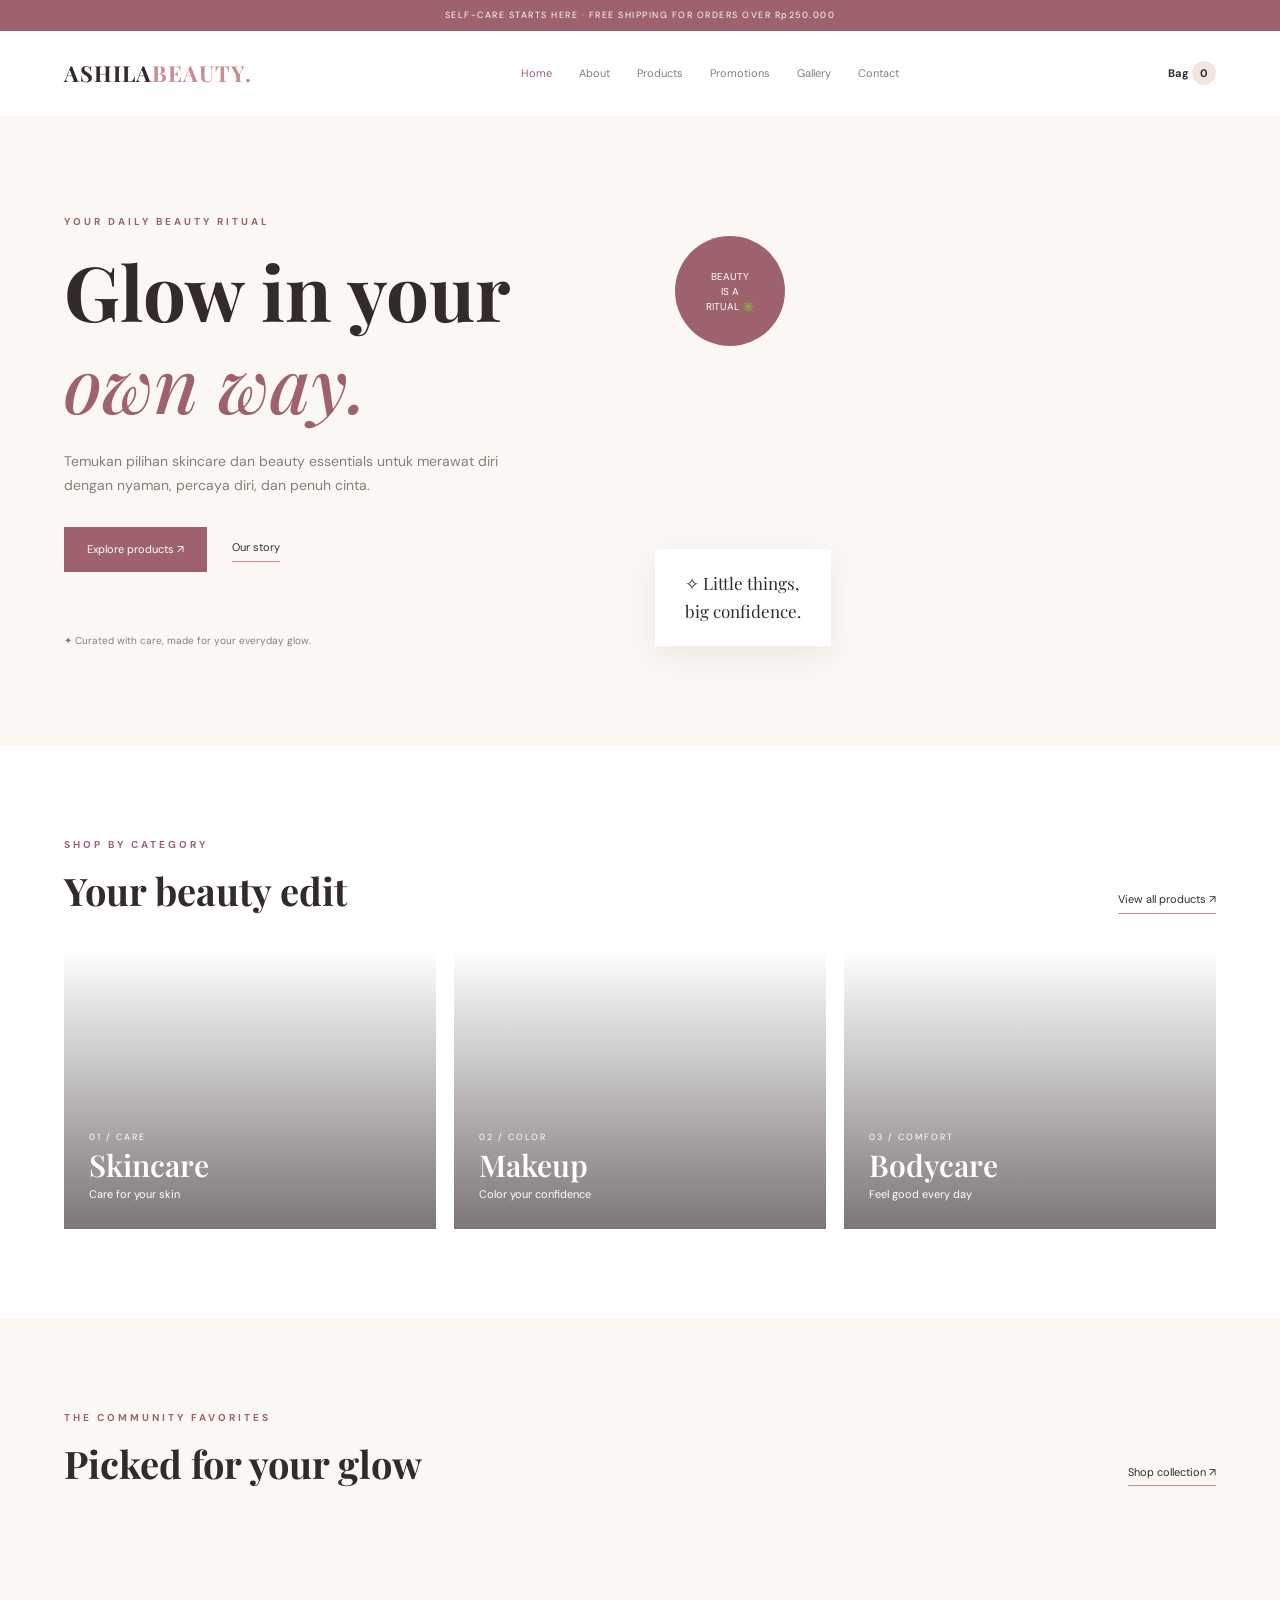
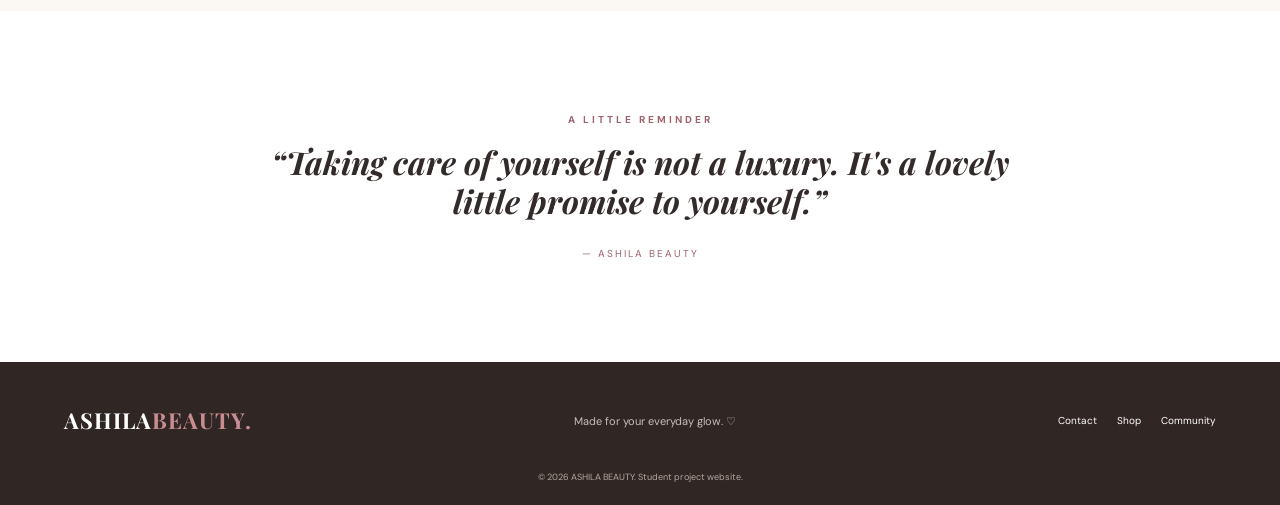
==== index.html @ c30d68fd "commit pertama" ====
<!DOCTYPE html>
<html lang="id">
<head>
    <meta charset="UTF-8">
    <meta name="viewport" content="width=device-width, initial-scale=1.0">
    <title>Home | ASHILA BEAUTY</title>
    <link rel="stylesheet" href="css/style.css">
</head>
<body>

<header class="ashila_header">
    <div class="ashila_topbar">
        SELF-CARE STARTS HERE · FREE SHIPPING FOR ORDERS OVER Rp250.000
    </div>

    <nav class="ashila_nav container">
        <a class="ashila_logo" href="index.html">
            ASHILA<span>BEAUTY.</span>
        </a>

        <button class="ashila_menu_toggle">☰</button>

        <div class="ashila_menu">
            <a class="active" href="index.html">Home</a>
            <a href="about.html">About</a>
            <a href="products.html">Products</a>
            <a href="promotions.html">Promotions</a>
            <a href="gallery.html">Gallery</a>
            <a href="contact.html">Contact</a>
        </div>

        <a class="ashila_cart_link" href="products.html">
            Bag <span class="ashila_cart_count">0</span>
        </a>
    </nav>
</header>

<main>
    <section class="ashila_hero">
        <div class="container ashila_hero_grid">

            <div class="ashila_hero_copy">
                <p class="eyebrow">YOUR DAILY BEAUTY RITUAL</p>

                <h1>Glow in your<br><em>own way.</em></h1>

                <p>
                    Temukan pilihan skincare dan beauty essentials
                    untuk merawat diri dengan nyaman, percaya diri,
                    dan penuh cinta.
                </p>

                <div class="ashila_actions">
                    <a class="ashila_btn" href="products.html">
                        Explore products ↗️
                    </a>

                    <a class="ashila_text_link" href="about.html">
                        Our story
                    </a>
                </div>

                <div class="ashila_hero_note">
                    ✦ Curated with care, made for your everyday glow.
                </div>
            </div>

            <div class="ashila_hero_visual">
                <div class="ashila_hero_photo"></div>

                <div class="ashila_round_stamp">
                    BEAUTY<br>IS A<br>RITUAL ✳️
                </div>

                <div class="ashila_float_card">
                    ✧ Little things,<br>
                    big confidence.
                </div>
            </div>

        </div>
    </section>

    <section class="container ashila_section">
        <div class="ashila_section_head">
            <div>
                <p class="eyebrow">SHOP BY CATEGORY</p>
                <h2>Your beauty edit</h2>
            </div>

            <a class="ashila_text_link" href="products.html">
                View all products ↗️
            </a>
        </div>

        <div class="ashila_category_grid">

            <a class="ashila_category ashila_cat_skin"
               href="products.html?category=Skincare">
                <span>01 / CARE</span>
                <b>Skincare</b>
                <small>Care for your skin</small>
            </a>

            <a class="ashila_category ashila_cat_make"
               href="products.html?category=Makeup">
                <span>02 / COLOR</span>
                <b>Makeup</b>
                <small>Color your confidence</small>
            </a>

            <a class="ashila_category ashila_cat_body"
               href="products.html?category=Bodycare">
                <span>03 / COMFORT</span>
                <b>Bodycare</b>
                <small>Feel good every day</small>
            </a>

        </div>
    </section>

    <section class="ashila_soft_section">
        <div class="container ashila_section">

            <div class="ashila_section_head">
                <div>
                    <p class="eyebrow">THE COMMUNITY FAVORITES</p>
                    <h2>Picked for your glow</h2>
                </div>

                <a class="ashila_text_link" href="products.html">
                    Shop collection ↗️
                </a>
            </div>

            <div id="ashila_featured"
                 class="ashila_product_grid">
            </div>

        </div>
    </section>

    <section class="container ashila_quote">
        <p class="eyebrow">A LITTLE REMINDER</p>

        <h2>
            “Taking care of yourself is not a luxury.
            It's a lovely little promise to yourself.”
        </h2>

        <span>— ASHILA BEAUTY</span>
    </section>
</main>

<footer class="ashila_footer">
    <div class="container ashila_footer_inner">
        <a class="ashila_logo" href="index.html">
            ASHILA<span>BEAUTY.</span>
        </a>

        <p>Made for your everyday glow. ♡</p>

        <div>
            <a href="contact.html">Contact</a>
            <a href="products.html">Shop</a>
            <a href="gallery.html">Community</a>
        </div>
    </div>

    <small>© 2026 ASHILA BEAUTY. Student project website.</small>
</footer>

<script src="js/script.js"></script>
</body>
</html>
---- css/style.css ----
@import url('https://fonts.googleapis.com/css2?family=DM+Sans:wght@400;500;600;700&family=Playfair+Display:wght@500;600;700&display=swap');

:root {
    --cream: #fbf7f3;
    --blush: #f3e5e0;
    --rose: #c98d91;
    --rose-dark: #9e626d;
    --ink: #332b29;
    --muted: #887d78;
    --line: #eadfda;
}

* {
    margin: 0;
    padding: 0;
    box-sizing: border-box;
}

body {
    background: #fff;
    color: var(--ink);
    font-family: 'DM Sans', sans-serif;
    line-height: 1.7;
}

a {
    color: inherit;
    text-decoration: none;
}

button, input, textarea, select {
    font-family: inherit;
}

.container {
    width: 90%;
    max-width: 1180px;
    margin: auto;
}

.eyebrow {
    color: var(--rose-dark);
    font-size: 10px;
    font-weight: 700;
    letter-spacing: 3px;
    margin-bottom: 15px;
}

h1, h2, h3 {
    font-family: 'Playfair Display', serif;
    line-height: 1.2;
}

h2 {
    font-size: 38px;
}

.ashila_header {
    background: white;
    position: relative;
    z-index: 10;
}

.ashila_topbar {
    background: var(--rose-dark);
    color: white;
    text-align: center;
    padding: 8px;
    font-size: 9px;
    letter-spacing: 1.5px;
}

.ashila_nav {
    height: 85px;
    display: flex;
    align-items: center;
    justify-content: space-between;
    position: relative;
}

.ashila_logo {
    font-family: 'Playfair Display', serif;
    font-size: 22px;
    font-weight: 700;
    letter-spacing: 1px;
}

.ashila_logo span {
    color: var(--rose);
}

.ashila_menu {
    display: flex;
    gap: 27px;
}

.ashila_menu a {
    font-size: 11px;
    color: var(--muted);
}

.ashila_menu a:hover,
.ashila_menu a.active {
    color: var(--rose-dark);
}

.ashila_cart_link {
    font-size: 11px;
    font-weight: 700;
}

.ashila_cart_count {
    background: var(--blush);
    border-radius: 50%;
    padding: 5px 8px;
}

.ashila_menu_toggle {
    display: none;
    background: none;
    border: none;
    font-size: 24px;
    cursor: pointer;
}

.ashila_hero {
    background: var(--cream);
}

.ashila_hero_grid {
    display: grid;
    grid-template-columns: 1fr 1fr;
    align-items: center;
    gap: 70px;
    padding-top: 70px;
    padding-bottom: 70px;
}

.ashila_hero_copy h1 {
    font-size: 76px;
    margin-bottom: 22px;
}

.ashila_hero_copy h1 em,
.ashila_page_hero h1 em,
.ashila_promo_hero h1 em {
    color: var(--rose-dark);
    font-weight: 500;
}

.ashila_hero_copy > p:not(.eyebrow) {
    color: var(--muted);
    font-size: 14px;
    max-width: 450px;
}

.ashila_actions {
    display: flex;
    align-items: center;
    gap: 25px;
    margin-top: 30px;
}

.ashila_btn {
    display: inline-block;
    background: var(--rose-dark);
    color: white;
    border: none;
    padding: 13px 23px;
    font-size: 11px;
    cursor: pointer;
    transition: .3s;
}

.ashila_btn:hover {
    background: var(--ink);
}

.ashila_text_link {
    font-size: 11px;
    border-bottom: 1px solid var(--rose);
    padding-bottom: 4px;
}

.ashila_hero_note {
    margin-top: 60px;
    font-size: 10px;
    color: var(--muted);
}

.ashila_hero_visual {
    position: relative;
    height: 490px;
}

.ashila_hero_photo {
    width: 85%;
    height: 100%;
    margin-left: auto;
    background-image: url('https://images.unsplash.com/photo-1608248543803-ba4f8c70ae0b?auto=format&fit=crop&w=1000&q=85');
    background-size: cover;
    background-position: center;
}

.ashila_round_stamp {
    position: absolute;
    left: 0;
    top: 50px;
    background: var(--rose-dark);
    color: white;
    border-radius: 50%;
    width: 110px;
    height: 110px;
    display: grid;
    place-content: center;
    text-align: center;
    font-size: 10px;
    line-height: 1.5;
}

.ashila_float_card {
    position: absolute;
    bottom: 30px;
    left: -20px;
    background: white;
    padding: 20px 30px;
    font-family: 'Playfair Display', serif;
    font-size: 17px;
    box-shadow: 0 10px 30px #00000010;
}

.ashila_section {
    padding-top: 90px;
    padding-bottom: 90px;
}

.ashila_section_head {
    display: flex;
    align-items: end;
    justify-content: space-between;
    margin-bottom: 35px;
}

.ashila_category_grid {
    display: grid;
    grid-template-columns: repeat(3, 1fr);
    gap: 18px;
}

.ashila_category {
    min-height: 280px;
    padding: 25px;
    display: flex;
    flex-direction: column;
    justify-content: end;
    background-size: cover;
    background-position: center;
    color: white;
    position: relative;
    isolation: isolate;
}

.ashila_category::before {
    content: "";
    position: absolute;
    inset: 0;
    background: linear-gradient(0deg, #251a1a99, transparent);
    z-index: -1;
}

.ashila_category span {
    font-size: 9px;
    letter-spacing: 2px;
}

.ashila_category b {
    font: 600 30px 'Playfair Display';
}

.ashila_category small {
    font-size: 11px;
}

.ashila_cat_skin {
    background-image: url('https://images.unsplash.com/photo-1556229010-6c3f2c9ca5f8?auto=format&fit=crop&w=800&q=80');
}

.ashila_cat_make {
    background-image: url('https://images.unsplash.com/photo-1522335789203-aabd1fc54bc9?auto=format&fit=crop&w=800&q=80');
}

.ashila_cat_body {
    background-image: url('https://images.unsplash.com/photo-1608248543803-ba4f8c70ae0b?auto=format&fit=crop&w=800&q=80');
}

.ashila_soft_section {
    background: var(--cream);
}

.ashila_product_grid {
    display: grid;
    grid-template-columns: repeat(4, 1fr);
    gap: 22px;
}

.ashila_product_card {
    background: white;
    padding-bottom: 17px;
}

.ashila_product_card a {
    display: block;
}

.ashila_product_image {
    height: 250px;
    background-size: cover;
    background-position: center;
    position: relative;
}

.ashila_product_image span {
    position: absolute;
    top: 12px;
    left: 12px;
    background: white;
    padding: 6px 9px;
    font-size: 8px;
    letter-spacing: 1px;
}

.ashila_product_card h3 {
    font-size: 17px;
    margin: 15px 12px 3px;
}

.ashila_product_card > p {
    color: var(--muted);
    font-size: 10px;
    margin: 0 12px;
}

.ashila_product_price {
    margin: 10px 12px 0;
    font-size: 12px;
    font-weight: 700;
    display: flex;
    align-items: center;
    justify-content: space-between;
}

.ashila_add {
    background: var(--blush);
    border: 0;
    padding: 7px 10px;
    cursor: pointer;
    color: var(--rose-dark);
    font-size: 10px;
}

.ashila_quote {
    text-align: center;
    padding: 100px 10%;
}

.ashila_quote h2 {
    font-size: 32px;
    font-style: italic;
    max-width: 750px;
    margin: auto;
}

.ashila_quote span {
    display: block;
    margin-top: 25px;
    font-size: 10px;
    letter-spacing: 2px;
    color: var(--rose-dark);
}

.ashila_footer {
    background: #302725;
    color: white;
    padding: 40px 0 20px;
}

.ashila_footer_inner {
    display: flex;
    justify-content: space-between;
    align-items: center;
    gap: 20px;
}

.ashila_footer_inner p {
    font-size: 11px;
    color: #c9bdb8;
}

.ashila_footer_inner > div {
    display: flex;
    gap: 20px;
}

.ashila_footer_inner > div a {
    font-size: 10px;
}

.ashila_footer .ashila_logo {
    color: white;
}

.ashila_footer > small {
    display: block;
    text-align: center;
    margin-top: 30px;
    font-size: 9px;
    color: #b6a7a0;
}

.ashila_page_hero {
    padding-top: 90px;
    padding-bottom: 60px;
}

.ashila_page_hero h1 {
    font-size: 65px;
    margin-bottom: 20px;
}

.ashila_page_hero > p:last-child {
    max-width: 520px;
    font-size: 13px;
    color: var(--muted);
}

.ashila_about_grid {
    display: grid;
    grid-template-columns: 1fr 1fr;
    gap: 70px;
    align-items: center;
    padding-bottom: 100px;
}

.ashila_about_image {
    height: 470px;
    background-image: url('https://images.unsplash.com/photo-1556228720-195a672e8a03?auto=format&fit=crop&w=900&q=80');
    background-size: cover;
    background-position: center;
}

.ashila_about_grid h2 {
    margin-bottom: 22px;
}

.ashila_about_grid p:not(.eyebrow) {
    font-size: 13px;
    color: var(--muted);
    margin-bottom: 18px;
}

.ashila_value_grid {
    display: grid;
    grid-template-columns: repeat(3, 1fr);
    gap: 30px;
    margin-top: 35px;
}

.ashila_value_grid article {
    border-top: 1px solid var(--line);
    padding-top: 20px;
}

.ashila_value_grid article span {
    color: var(--rose-dark);
    font-size: 10px;
}

.ashila_value_grid h3 {
    margin: 15px 0;
    font-size: 21px;
}

.ashila_value_grid p {
    font-size: 12px;
    color: var(--muted);
}

.ashila_shop_tools {
    display: flex;
    justify-content: space-between;
    gap: 20px;
    margin-bottom: 30px;
}

.ashila_shop_tools input {
    border: 1px solid var(--line);
    padding: 12px 15px;
    min-width: 230px;
    outline-color: var(--rose);
}

.ashila_filters {
    display: flex;
    gap: 8px;
    flex-wrap: wrap;
}

.ashila_filter {
    background: var(--cream);
    border: 0;
    padding: 10px 17px;
    font-size: 10px;
    cursor: pointer;
}

.ashila_filter.active {
    background: var(--rose-dark);
    color: white;
}

.ashila_empty {
    text-align: center;
    padding: 30px;
    color: var(--muted);
}

.ashila_detail_grid {
    display: grid;
    grid-template-columns: 1fr 1fr;
    gap: 60px;
    padding-bottom: 100px;
}

.ashila_detail_image {
    min-height: 450px;
    background-size: cover;
    background-position: center;
}

.ashila_detail_copy {
    align-self: center;
}

.ashila_detail_copy h1 {
    font-size: 45px;
    margin-bottom: 15px;
}

.ashila_detail_copy h3 {
    font: 700 20px 'DM Sans';
    color: var(--rose-dark);
    margin-bottom: 25px;
}

.ashila_detail_copy > p:not(.eyebrow) {
    font-size: 13px;
    color: var(--muted);
    margin-bottom: 20px;
}

.ashila_detail_copy button {
    margin-top: 10px;
}

.ashila_promo_hero {
    background: var(--blush);
    padding: 95px 0;
}

.ashila_promo_hero h1 {
    font-size: 70px;
}

.ashila_promo_grid {
    display: grid;
    grid-template-columns: repeat(3, 1fr);
    gap: 18px;
}

.ashila_promo_card {
    background: #f3e4e0;
    padding: 30px;
    min-height: 260px;
}

.ashila_promo_card span {
    font-size: 9px;
    letter-spacing: 2px;
}

.ashila_promo_card strong {
    display: block;
    font: 600 32px 'Playfair Display';
    color: var(--rose-dark);
    margin: 24px 0 5px;
}

.ashila_promo_card h3 {
    margin: 0;
    font: 600 21px 'Playfair Display';
}

.ashila_promo_card p {
    font-size: 12px;
    color: var(--muted);
}

.ashila_promo_card code {
    background: #fff;
    padding: 7px 10px;
    font-size: 11px;
}

.ashila_promo_alt {
    background: #eee7df;
}

.ashila_promo_third {
    background: #ead8d3;
}

.ashila_disclaimer {
    font-size: 10px;
    color: #998e89;
    margin-top: 25px;
}

.ashila_gallery_grid {
    display: grid;
    grid-template-columns: 1.2fr .8fr;
    grid-template-rows: 260px 260px;
    gap: 18px;
}

.ashila_gallery_tile {
    background-position: center;
    background-size: cover;
    display: flex;
    flex-direction: column;
    justify-content: end;
    padding: 25px;
    color: white;
    position: relative;
}

.ashila_gallery_tile:before {
    content: "";
    position: absolute;
    inset: 0;
    background: linear-gradient(0deg, #211919a8, transparent);
}

.ashila_gallery_tile > * {
    position: relative;
}

.ashila_gallery_tile span {
    font-size: 9px;
    letter-spacing: 2px;
}

.ashila_gallery_tile b {
    font: 600 27px 'Playfair Display';
}

.ashila_gallery_one {
    background-image: url('https://images.unsplash.com/photo-1490750967868-88aa4486c946?auto=format&fit=crop&w=900&q=80');
}

.ashila_gallery_two {
    background-image: url('https://images.unsplash.com/photo-1556229010-6c3f2c9ca5f8?auto=format&fit=crop&w=800&q=80');
}

.ashila_gallery_three {
    background-image: url('https://images.unsplash.com/photo-1522335789203-aabd1fc54bc9?auto=format&fit=crop&w=800&q=80');
}

.ashila_gallery_four {
    background-image: url('https://images.unsplash.com/photo-1608248543803-ba4f8c70ae0b?auto=format&fit=crop&w=800&q=80');
}

.ashila_testimonial_grid blockquote {
    font: italic 16px 'Playfair Display';
    color: var(--ink);
}

.ashila_testimonial_grid cite {
    display: block;
    font: 10px 'DM Sans';
    color: var(--rose-dark);
    margin-top: 18px;
}

.ashila_contact_grid {
    display: grid;
    grid-template-columns: .8fr 1.2fr;
    gap: 80px;
    padding-bottom: 100px;
}

.ashila_contact_info > p:not(.eyebrow) {
    font-size: 13px;
    color: var(--muted);
}

.ashila_contact_line {
    border-top: 1px solid var(--line);
    padding: 15px 0;
    display: flex;
    flex-direction: column;
}

.ashila_contact_line span {
    font-size: 9px;
    letter-spacing: 2px;
    color: var(--rose-dark);
}

.ashila_contact_line b {
    font-size: 12px;
}

.ashila_form {
    background: var(--cream);
    padding: 35px;
    display: grid;
    gap: 16px;
}

.ashila_form label {
    font-size: 11px;
    font-weight: 700;
    display: grid;
    gap: 7px;
}

.ashila_form input,
.ashila_form select,
.ashila_form textarea {
    width: 100%;
    border: 1px solid var(--line);
    background: #fff;
    padding: 12px;
    font-size: 12px;
    outline-color: var(--rose);
}

.ashila_form textarea {
    resize: vertical;
}

.ashila_form .ashila_btn {
    justify-self: start;
}

.ashila_form_feedback {
    font-size: 12px;
    color: var(--rose-dark);
    margin: 0;
}

@media(max-width:850px) {
    .ashila_menu {
        gap: 13px;
    }

    .ashila_menu a {
        font-size: 10px;
    }

    .ashila_hero_grid {
        gap: 25px;
    }

    .ashila_product_grid {
        grid-template-columns: repeat(2, 1fr);
    }

    .ashila_contact_grid {
        gap: 35px;
    }
}

@media(max-width:650px) {
    .ashila_nav {
        height: 70px;
    }

    .ashila_menu_toggle {
        display: block;
        order: 3;
    }

    .ashila_cart_link {
        margin-left: auto;
    }

    .ashila_menu {
        display: none;
        position: absolute;
        top: 100%;
        left: 0;
        right: 0;
        background: #fff;
        padding: 18px 5%;
        box-shadow: 0 10px 20px #00000010;
        flex-direction: column;
        align-items: flex-start;
    }

    .ashila_menu.open {
        display: flex;
    }

    .ashila_menu a {
        font-size: 13px;
    }

    .ashila_hero_grid {
        grid-template-columns: 1fr;
        padding: 55px 0 35px;
    }

    .ashila_hero_visual {
        height: 340px;
    }

    .ashila_hero_note {
        margin-top: 35px;
    }

    .ashila_category_grid,
    .ashila_value_grid,
    .ashila_testimonial_grid,
    .ashila_promo_grid {
        grid-template-columns: 1fr;
    }

    .ashila_category {
        min-height: 220px;
    }

    .ashila_section {
        padding-top: 58px;
        padding-bottom: 58px;
    }

    .ashila_section_head {
        align-items: start;
        gap: 15px;
        flex-direction: column;
    }

    .ashila_footer_inner {
        flex-direction: column;
        text-align: center;
    }

    .ashila_footer_inner > div {
        justify-content: center;
    }

    .ashila_page_hero {
        padding-top: 60px;
    }

    .ashila_page_hero h1,
    .ashila_promo_hero h1 {
        font-size: 50px;
    }

    .ashila_about_grid,
    .ashila_detail_grid,
    .ashila_contact_grid {
        grid-template-columns: 1fr;
        gap: 30px;
    }

    .ashila_about_image {
        height: 320px;
    }

    .ashila_shop_tools {
        align-items: stretch;
        flex-direction: column;
    }

    .ashila_gallery_grid {
        grid-template-columns: 1fr;
        grid-template-rows: repeat(4, 220px);
    }

    .ashila_form {
        padding: 22px;
    }

    .ashila_quote {
        padding: 65px 5%;
    }
}
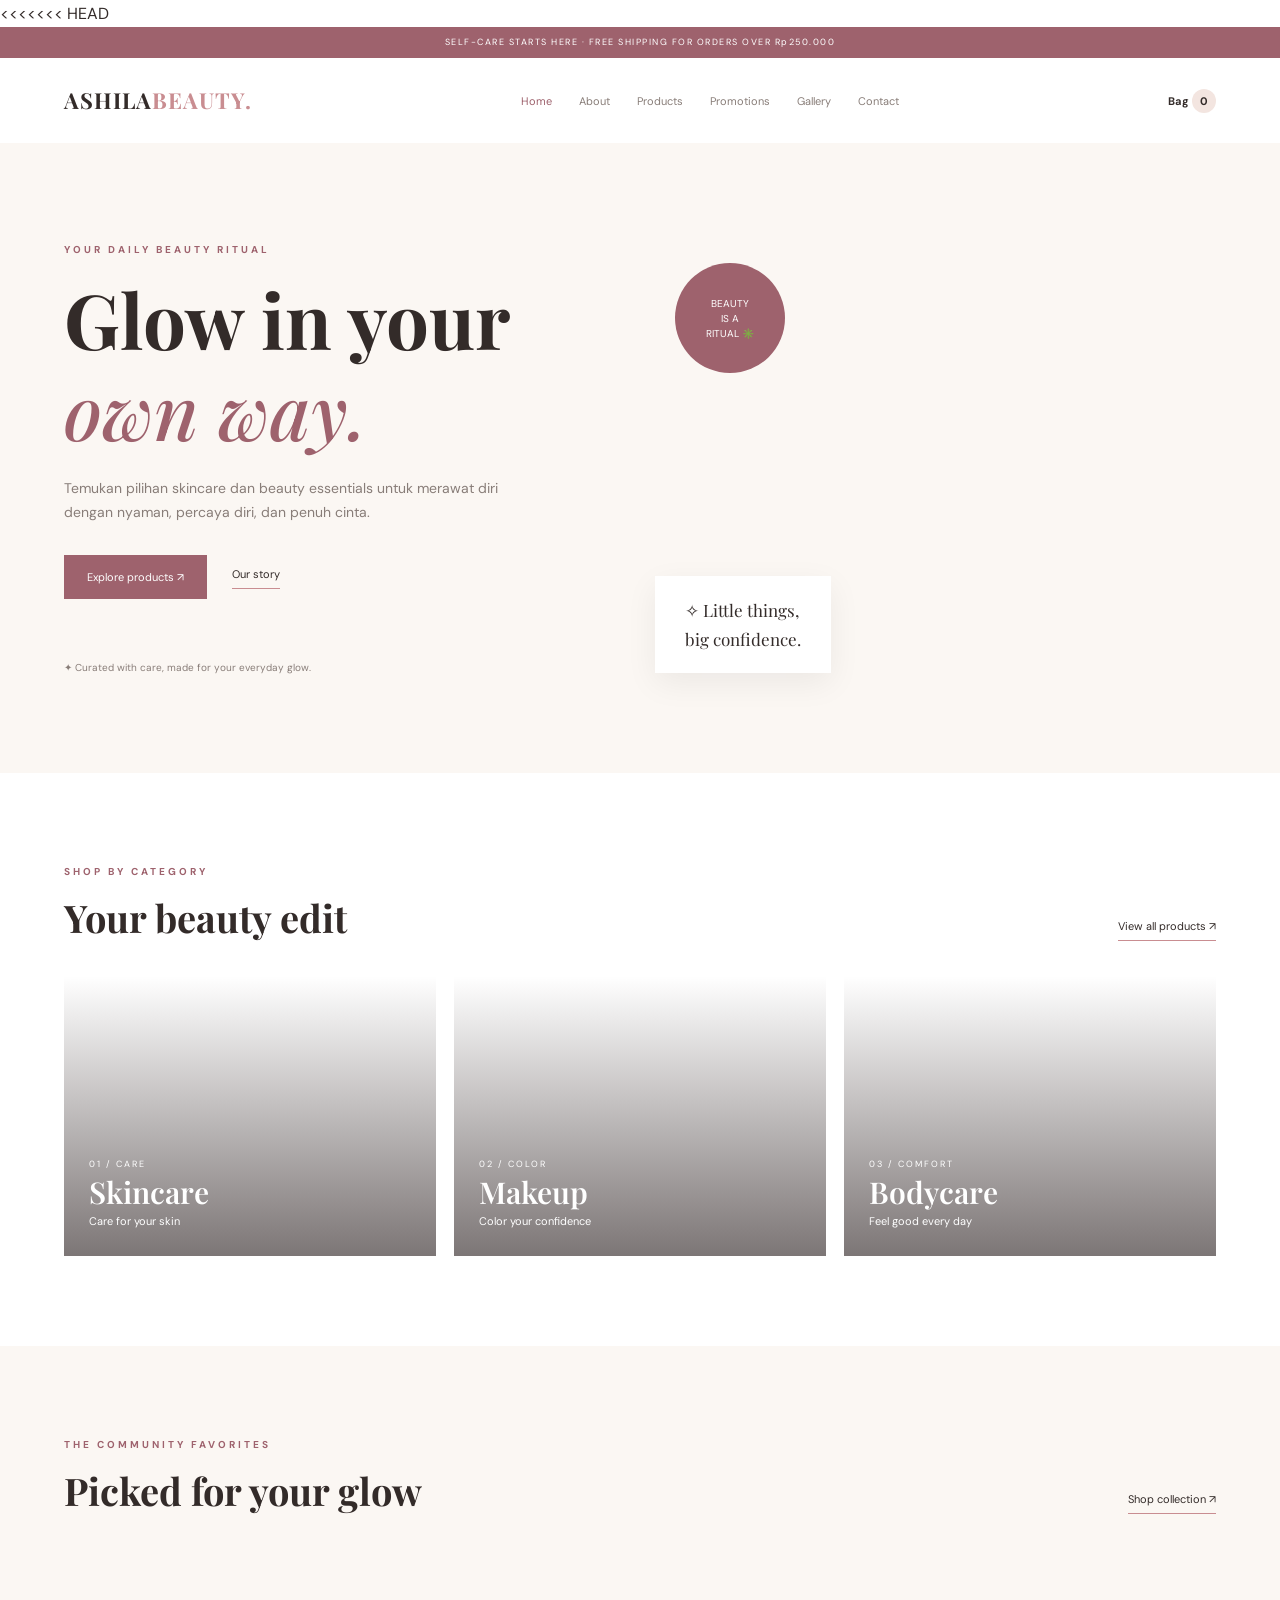
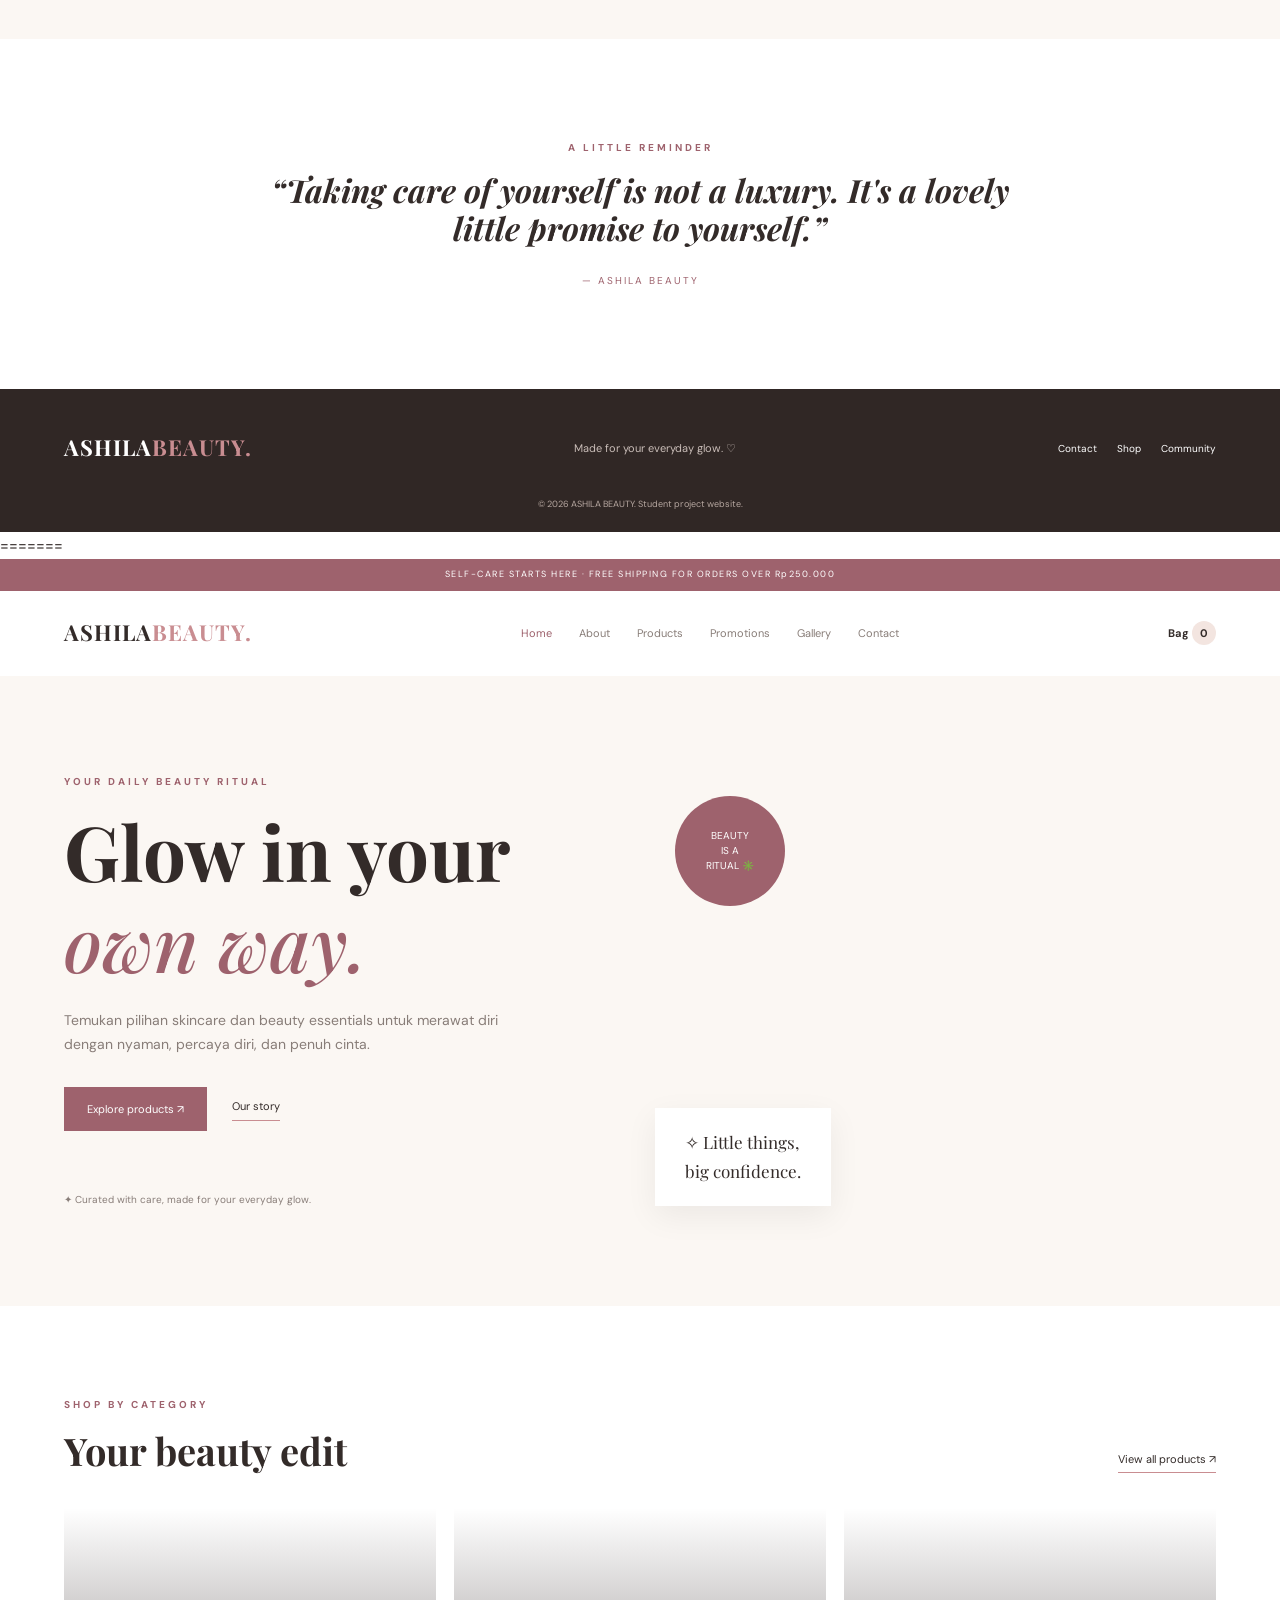
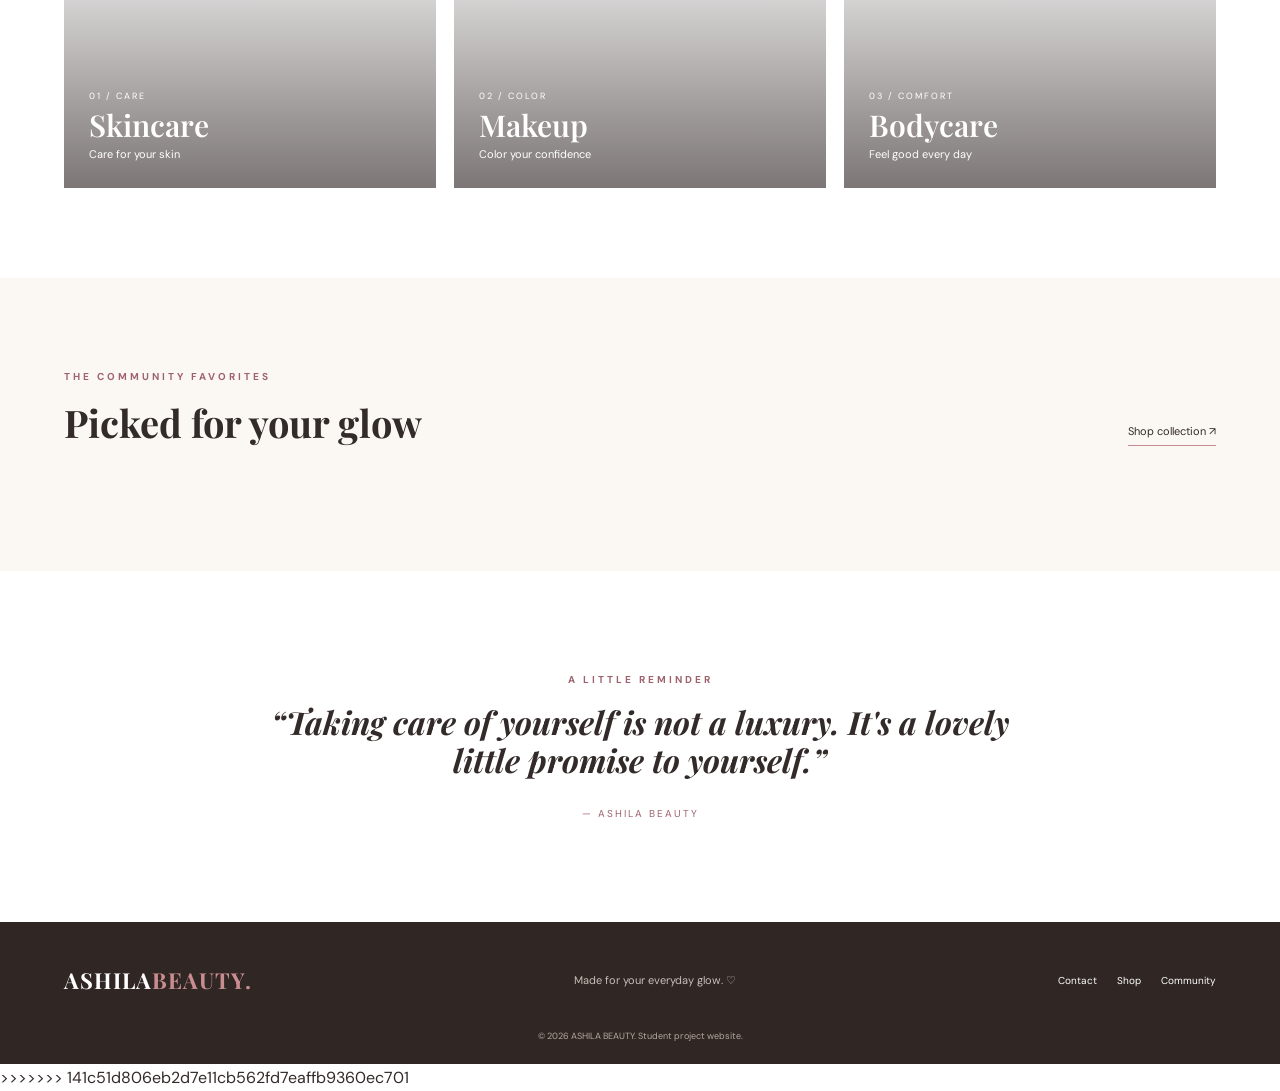
==== commit 53a3b066: "https://github.com/USERNAME/ASHILA_BEAUTY.git" ====
--- a/index.html
+++ b/index.html
@@ -1,3 +1,4 @@
+<<<<<<< HEAD
 <!DOCTYPE html>
 <html lang="id">
 <head>
@@ -172,4 +173,180 @@
 
 <script src="js/script.js"></script>
 </body>
+=======
+<!DOCTYPE html>
+<html lang="id">
+<head>
+    <meta charset="UTF-8">
+    <meta name="viewport" content="width=device-width, initial-scale=1.0">
+    <title>Home | ASHILA BEAUTY</title>
+    <link rel="stylesheet" href="css/style.css">
+</head>
+<body>
+
+<header class="ashila_header">
+    <div class="ashila_topbar">
+        SELF-CARE STARTS HERE · FREE SHIPPING FOR ORDERS OVER Rp250.000
+    </div>
+
+    <nav class="ashila_nav container">
+        <a class="ashila_logo" href="index.html">
+            ASHILA<span>BEAUTY.</span>
+        </a>
+
+        <button class="ashila_menu_toggle">☰</button>
+
+        <div class="ashila_menu">
+            <a class="active" href="index.html">Home</a>
+            <a href="about.html">About</a>
+            <a href="products.html">Products</a>
+            <a href="promotions.html">Promotions</a>
+            <a href="gallery.html">Gallery</a>
+            <a href="contact.html">Contact</a>
+        </div>
+
+        <a class="ashila_cart_link" href="products.html">
+            Bag <span class="ashila_cart_count">0</span>
+        </a>
+    </nav>
+</header>
+
+<main>
+    <section class="ashila_hero">
+        <div class="container ashila_hero_grid">
+
+            <div class="ashila_hero_copy">
+                <p class="eyebrow">YOUR DAILY BEAUTY RITUAL</p>
+
+                <h1>Glow in your<br><em>own way.</em></h1>
+
+                <p>
+                    Temukan pilihan skincare dan beauty essentials
+                    untuk merawat diri dengan nyaman, percaya diri,
+                    dan penuh cinta.
+                </p>
+
+                <div class="ashila_actions">
+                    <a class="ashila_btn" href="products.html">
+                        Explore products ↗️
+                    </a>
+
+                    <a class="ashila_text_link" href="about.html">
+                        Our story
+                    </a>
+                </div>
+
+                <div class="ashila_hero_note">
+                    ✦ Curated with care, made for your everyday glow.
+                </div>
+            </div>
+
+            <div class="ashila_hero_visual">
+                <div class="ashila_hero_photo"></div>
+
+                <div class="ashila_round_stamp">
+                    BEAUTY<br>IS A<br>RITUAL ✳️
+                </div>
+
+                <div class="ashila_float_card">
+                    ✧ Little things,<br>
+                    big confidence.
+                </div>
+            </div>
+
+        </div>
+    </section>
+
+    <section class="container ashila_section">
+        <div class="ashila_section_head">
+            <div>
+                <p class="eyebrow">SHOP BY CATEGORY</p>
+                <h2>Your beauty edit</h2>
+            </div>
+
+            <a class="ashila_text_link" href="products.html">
+                View all products ↗️
+            </a>
+        </div>
+
+        <div class="ashila_category_grid">
+
+            <a class="ashila_category ashila_cat_skin"
+               href="products.html?category=Skincare">
+                <span>01 / CARE</span>
+                <b>Skincare</b>
+                <small>Care for your skin</small>
+            </a>
+
+            <a class="ashila_category ashila_cat_make"
+               href="products.html?category=Makeup">
+                <span>02 / COLOR</span>
+                <b>Makeup</b>
+                <small>Color your confidence</small>
+            </a>
+
+            <a class="ashila_category ashila_cat_body"
+               href="products.html?category=Bodycare">
+                <span>03 / COMFORT</span>
+                <b>Bodycare</b>
+                <small>Feel good every day</small>
+            </a>
+
+        </div>
+    </section>
+
+    <section class="ashila_soft_section">
+        <div class="container ashila_section">
+
+            <div class="ashila_section_head">
+                <div>
+                    <p class="eyebrow">THE COMMUNITY FAVORITES</p>
+                    <h2>Picked for your glow</h2>
+                </div>
+
+                <a class="ashila_text_link" href="products.html">
+                    Shop collection ↗️
+                </a>
+            </div>
+
+            <div id="ashila_featured"
+                 class="ashila_product_grid">
+            </div>
+
+        </div>
+    </section>
+
+    <section class="container ashila_quote">
+        <p class="eyebrow">A LITTLE REMINDER</p>
+
+        <h2>
+            “Taking care of yourself is not a luxury.
+            It's a lovely little promise to yourself.”
+        </h2>
+
+        <span>— ASHILA BEAUTY</span>
+    </section>
+</main>
+
+<footer class="ashila_footer">
+    <div class="container ashila_footer_inner">
+        <a class="ashila_logo" href="index.html">
+            ASHILA<span>BEAUTY.</span>
+        </a>
+
+        <p>Made for your everyday glow. ♡</p>
+
+        <div>
+            <a href="contact.html">Contact</a>
+            <a href="products.html">Shop</a>
+            <a href="gallery.html">Community</a>
+        </div>
+    </div>
+
+    <small>© 2026 ASHILA BEAUTY. Student project website.</small>
+</footer>
+
+<script src="js/script.js"></script>
+</body>
+>>>>>>> 141c51d806eb2d7e11cb562fd7eaffb9360ec701
 </html>
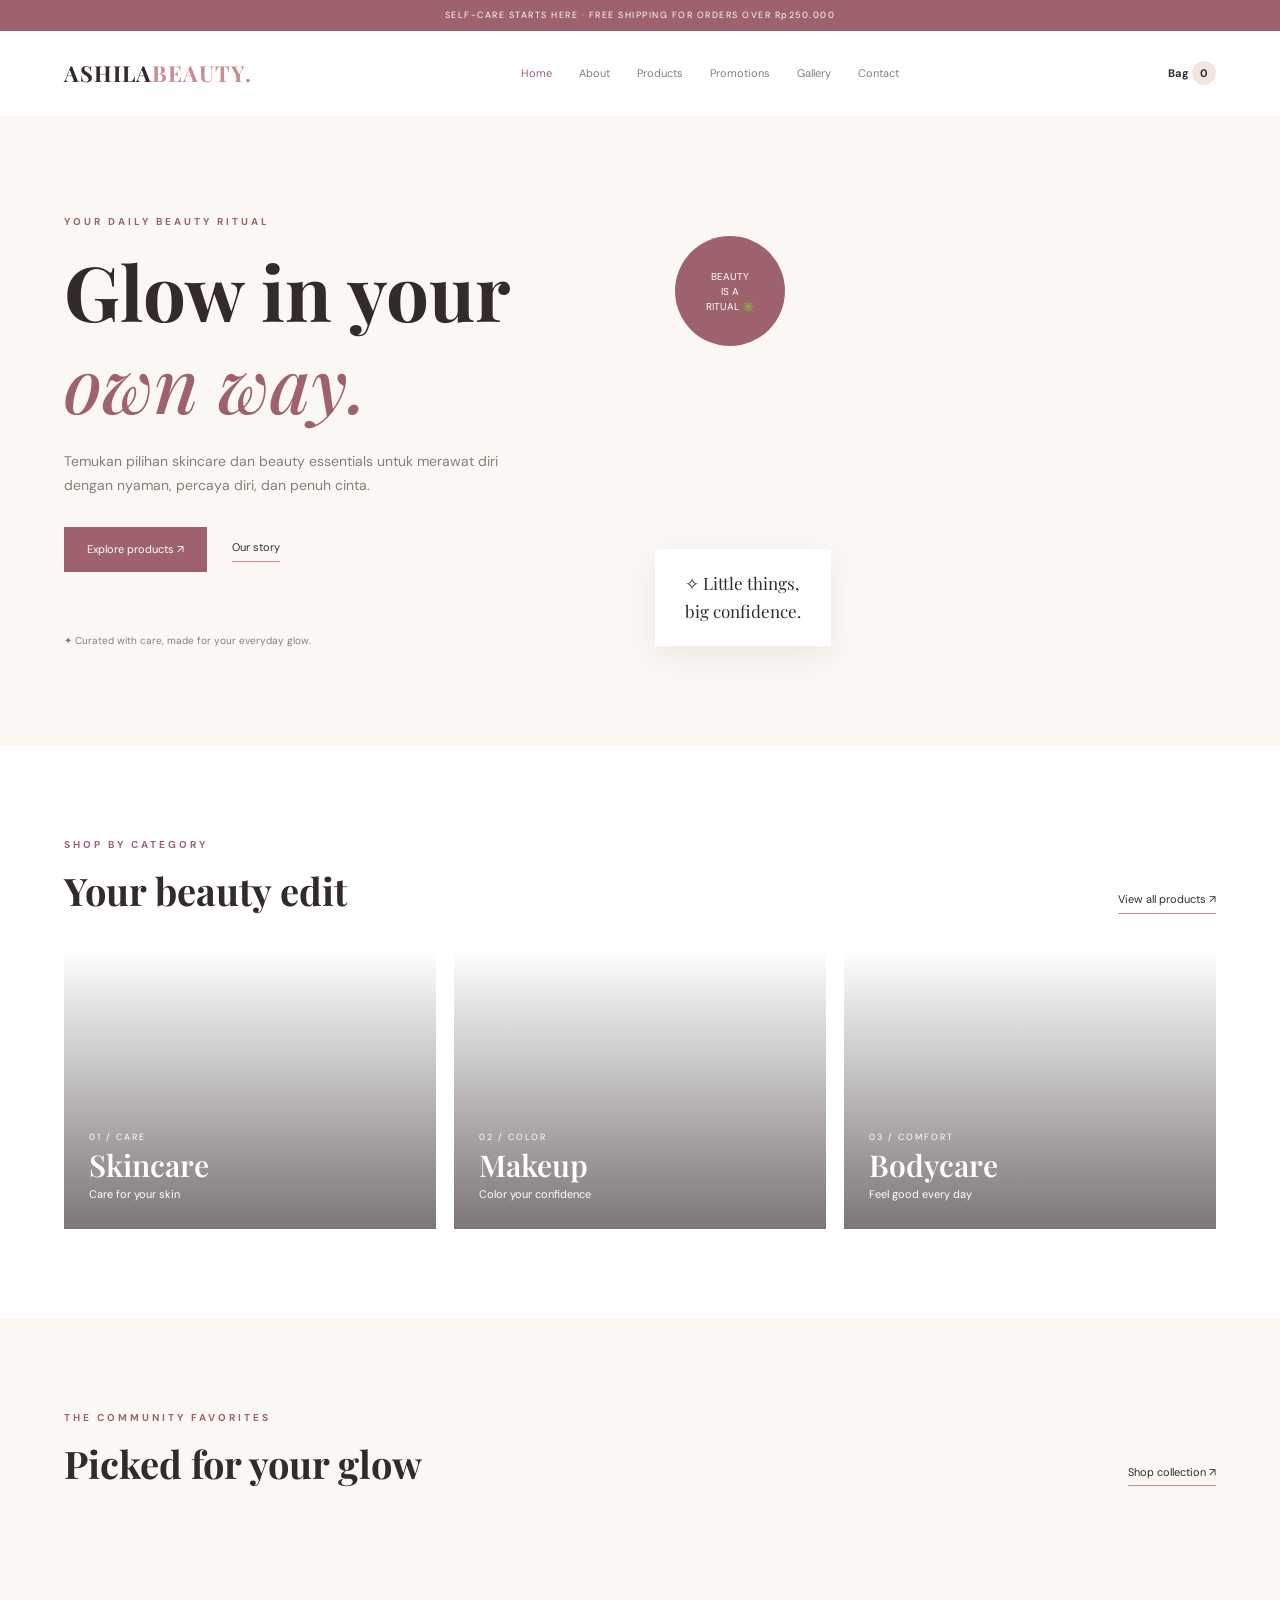
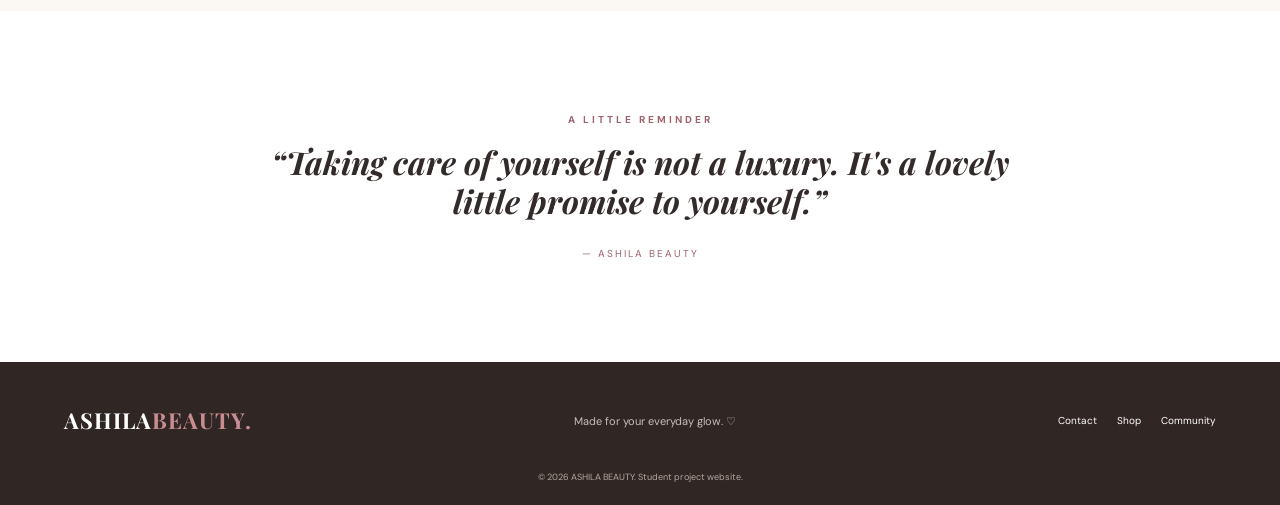
==== commit 141c51d8: "Add files via upload" ====
--- a/index.html
+++ b/index.html
@@ -1,352 +1,175 @@
-<<<<<<< HEAD
-<!DOCTYPE html>
-<html lang="id">
-<head>
-    <meta charset="UTF-8">
-    <meta name="viewport" content="width=device-width, initial-scale=1.0">
-    <title>Home | ASHILA BEAUTY</title>
-    <link rel="stylesheet" href="css/style.css">
-</head>
-<body>
-
-<header class="ashila_header">
-    <div class="ashila_topbar">
-        SELF-CARE STARTS HERE · FREE SHIPPING FOR ORDERS OVER Rp250.000
-    </div>
-
-    <nav class="ashila_nav container">
-        <a class="ashila_logo" href="index.html">
-            ASHILA<span>BEAUTY.</span>
-        </a>
-
-        <button class="ashila_menu_toggle">☰</button>
-
-        <div class="ashila_menu">
-            <a class="active" href="index.html">Home</a>
-            <a href="about.html">About</a>
-            <a href="products.html">Products</a>
-            <a href="promotions.html">Promotions</a>
-            <a href="gallery.html">Gallery</a>
-            <a href="contact.html">Contact</a>
-        </div>
-
-        <a class="ashila_cart_link" href="products.html">
-            Bag <span class="ashila_cart_count">0</span>
-        </a>
-    </nav>
-</header>
-
-<main>
-    <section class="ashila_hero">
-        <div class="container ashila_hero_grid">
-
-            <div class="ashila_hero_copy">
-                <p class="eyebrow">YOUR DAILY BEAUTY RITUAL</p>
-
-                <h1>Glow in your<br><em>own way.</em></h1>
-
-                <p>
-                    Temukan pilihan skincare dan beauty essentials
-                    untuk merawat diri dengan nyaman, percaya diri,
-                    dan penuh cinta.
-                </p>
-
-                <div class="ashila_actions">
-                    <a class="ashila_btn" href="products.html">
-                        Explore products ↗️
-                    </a>
-
-                    <a class="ashila_text_link" href="about.html">
-                        Our story
-                    </a>
-                </div>
-
-                <div class="ashila_hero_note">
-                    ✦ Curated with care, made for your everyday glow.
-                </div>
-            </div>
-
-            <div class="ashila_hero_visual">
-                <div class="ashila_hero_photo"></div>
-
-                <div class="ashila_round_stamp">
-                    BEAUTY<br>IS A<br>RITUAL ✳️
-                </div>
-
-                <div class="ashila_float_card">
-                    ✧ Little things,<br>
-                    big confidence.
-                </div>
-            </div>
-
-        </div>
-    </section>
-
-    <section class="container ashila_section">
-        <div class="ashila_section_head">
-            <div>
-                <p class="eyebrow">SHOP BY CATEGORY</p>
-                <h2>Your beauty edit</h2>
-            </div>
-
-            <a class="ashila_text_link" href="products.html">
-                View all products ↗️
-            </a>
-        </div>
-
-        <div class="ashila_category_grid">
-
-            <a class="ashila_category ashila_cat_skin"
-               href="products.html?category=Skincare">
-                <span>01 / CARE</span>
-                <b>Skincare</b>
-                <small>Care for your skin</small>
-            </a>
-
-            <a class="ashila_category ashila_cat_make"
-               href="products.html?category=Makeup">
-                <span>02 / COLOR</span>
-                <b>Makeup</b>
-                <small>Color your confidence</small>
-            </a>
-
-            <a class="ashila_category ashila_cat_body"
-               href="products.html?category=Bodycare">
-                <span>03 / COMFORT</span>
-                <b>Bodycare</b>
-                <small>Feel good every day</small>
-            </a>
-
-        </div>
-    </section>
-
-    <section class="ashila_soft_section">
-        <div class="container ashila_section">
-
-            <div class="ashila_section_head">
-                <div>
-                    <p class="eyebrow">THE COMMUNITY FAVORITES</p>
-                    <h2>Picked for your glow</h2>
-                </div>
-
-                <a class="ashila_text_link" href="products.html">
-                    Shop collection ↗️
-                </a>
-            </div>
-
-            <div id="ashila_featured"
-                 class="ashila_product_grid">
-            </div>
-
-        </div>
-    </section>
-
-    <section class="container ashila_quote">
-        <p class="eyebrow">A LITTLE REMINDER</p>
-
-        <h2>
-            “Taking care of yourself is not a luxury.
-            It's a lovely little promise to yourself.”
-        </h2>
-
-        <span>— ASHILA BEAUTY</span>
-    </section>
-</main>
-
-<footer class="ashila_footer">
-    <div class="container ashila_footer_inner">
-        <a class="ashila_logo" href="index.html">
-            ASHILA<span>BEAUTY.</span>
-        </a>
-
-        <p>Made for your everyday glow. ♡</p>
-
-        <div>
-            <a href="contact.html">Contact</a>
-            <a href="products.html">Shop</a>
-            <a href="gallery.html">Community</a>
-        </div>
-    </div>
-
-    <small>© 2026 ASHILA BEAUTY. Student project website.</small>
-</footer>
-
-<script src="js/script.js"></script>
-</body>
-=======
-<!DOCTYPE html>
-<html lang="id">
-<head>
-    <meta charset="UTF-8">
-    <meta name="viewport" content="width=device-width, initial-scale=1.0">
-    <title>Home | ASHILA BEAUTY</title>
-    <link rel="stylesheet" href="css/style.css">
-</head>
-<body>
-
-<header class="ashila_header">
-    <div class="ashila_topbar">
-        SELF-CARE STARTS HERE · FREE SHIPPING FOR ORDERS OVER Rp250.000
-    </div>
-
-    <nav class="ashila_nav container">
-        <a class="ashila_logo" href="index.html">
-            ASHILA<span>BEAUTY.</span>
-        </a>
-
-        <button class="ashila_menu_toggle">☰</button>
-
-        <div class="ashila_menu">
-            <a class="active" href="index.html">Home</a>
-            <a href="about.html">About</a>
-            <a href="products.html">Products</a>
-            <a href="promotions.html">Promotions</a>
-            <a href="gallery.html">Gallery</a>
-            <a href="contact.html">Contact</a>
-        </div>
-
-        <a class="ashila_cart_link" href="products.html">
-            Bag <span class="ashila_cart_count">0</span>
-        </a>
-    </nav>
-</header>
-
-<main>
-    <section class="ashila_hero">
-        <div class="container ashila_hero_grid">
-
-            <div class="ashila_hero_copy">
-                <p class="eyebrow">YOUR DAILY BEAUTY RITUAL</p>
-
-                <h1>Glow in your<br><em>own way.</em></h1>
-
-                <p>
-                    Temukan pilihan skincare dan beauty essentials
-                    untuk merawat diri dengan nyaman, percaya diri,
-                    dan penuh cinta.
-                </p>
-
-                <div class="ashila_actions">
-                    <a class="ashila_btn" href="products.html">
-                        Explore products ↗️
-                    </a>
-
-                    <a class="ashila_text_link" href="about.html">
-                        Our story
-                    </a>
-                </div>
-
-                <div class="ashila_hero_note">
-                    ✦ Curated with care, made for your everyday glow.
-                </div>
-            </div>
-
-            <div class="ashila_hero_visual">
-                <div class="ashila_hero_photo"></div>
-
-                <div class="ashila_round_stamp">
-                    BEAUTY<br>IS A<br>RITUAL ✳️
-                </div>
-
-                <div class="ashila_float_card">
-                    ✧ Little things,<br>
-                    big confidence.
-                </div>
-            </div>
-
-        </div>
-    </section>
-
-    <section class="container ashila_section">
-        <div class="ashila_section_head">
-            <div>
-                <p class="eyebrow">SHOP BY CATEGORY</p>
-                <h2>Your beauty edit</h2>
-            </div>
-
-            <a class="ashila_text_link" href="products.html">
-                View all products ↗️
-            </a>
-        </div>
-
-        <div class="ashila_category_grid">
-
-            <a class="ashila_category ashila_cat_skin"
-               href="products.html?category=Skincare">
-                <span>01 / CARE</span>
-                <b>Skincare</b>
-                <small>Care for your skin</small>
-            </a>
-
-            <a class="ashila_category ashila_cat_make"
-               href="products.html?category=Makeup">
-                <span>02 / COLOR</span>
-                <b>Makeup</b>
-                <small>Color your confidence</small>
-            </a>
-
-            <a class="ashila_category ashila_cat_body"
-               href="products.html?category=Bodycare">
-                <span>03 / COMFORT</span>
-                <b>Bodycare</b>
-                <small>Feel good every day</small>
-            </a>
-
-        </div>
-    </section>
-
-    <section class="ashila_soft_section">
-        <div class="container ashila_section">
-
-            <div class="ashila_section_head">
-                <div>
-                    <p class="eyebrow">THE COMMUNITY FAVORITES</p>
-                    <h2>Picked for your glow</h2>
-                </div>
-
-                <a class="ashila_text_link" href="products.html">
-                    Shop collection ↗️
-                </a>
-            </div>
-
-            <div id="ashila_featured"
-                 class="ashila_product_grid">
-            </div>
-
-        </div>
-    </section>
-
-    <section class="container ashila_quote">
-        <p class="eyebrow">A LITTLE REMINDER</p>
-
-        <h2>
-            “Taking care of yourself is not a luxury.
-            It's a lovely little promise to yourself.”
-        </h2>
-
-        <span>— ASHILA BEAUTY</span>
-    </section>
-</main>
-
-<footer class="ashila_footer">
-    <div class="container ashila_footer_inner">
-        <a class="ashila_logo" href="index.html">
-            ASHILA<span>BEAUTY.</span>
-        </a>
-
-        <p>Made for your everyday glow. ♡</p>
-
-        <div>
-            <a href="contact.html">Contact</a>
-            <a href="products.html">Shop</a>
-            <a href="gallery.html">Community</a>
-        </div>
-    </div>
-
-    <small>© 2026 ASHILA BEAUTY. Student project website.</small>
-</footer>
-
-<script src="js/script.js"></script>
-</body>
->>>>>>> 141c51d806eb2d7e11cb562fd7eaffb9360ec701
+<!DOCTYPE html>
+<html lang="id">
+<head>
+    <meta charset="UTF-8">
+    <meta name="viewport" content="width=device-width, initial-scale=1.0">
+    <title>Home | ASHILA BEAUTY</title>
+    <link rel="stylesheet" href="css/style.css">
+</head>
+<body>
+
+<header class="ashila_header">
+    <div class="ashila_topbar">
+        SELF-CARE STARTS HERE · FREE SHIPPING FOR ORDERS OVER Rp250.000
+    </div>
+
+    <nav class="ashila_nav container">
+        <a class="ashila_logo" href="index.html">
+            ASHILA<span>BEAUTY.</span>
+        </a>
+
+        <button class="ashila_menu_toggle">☰</button>
+
+        <div class="ashila_menu">
+            <a class="active" href="index.html">Home</a>
+            <a href="about.html">About</a>
+            <a href="products.html">Products</a>
+            <a href="promotions.html">Promotions</a>
+            <a href="gallery.html">Gallery</a>
+            <a href="contact.html">Contact</a>
+        </div>
+
+        <a class="ashila_cart_link" href="products.html">
+            Bag <span class="ashila_cart_count">0</span>
+        </a>
+    </nav>
+</header>
+
+<main>
+    <section class="ashila_hero">
+        <div class="container ashila_hero_grid">
+
+            <div class="ashila_hero_copy">
+                <p class="eyebrow">YOUR DAILY BEAUTY RITUAL</p>
+
+                <h1>Glow in your<br><em>own way.</em></h1>
+
+                <p>
+                    Temukan pilihan skincare dan beauty essentials
+                    untuk merawat diri dengan nyaman, percaya diri,
+                    dan penuh cinta.
+                </p>
+
+                <div class="ashila_actions">
+                    <a class="ashila_btn" href="products.html">
+                        Explore products ↗️
+                    </a>
+
+                    <a class="ashila_text_link" href="about.html">
+                        Our story
+                    </a>
+                </div>
+
+                <div class="ashila_hero_note">
+                    ✦ Curated with care, made for your everyday glow.
+                </div>
+            </div>
+
+            <div class="ashila_hero_visual">
+                <div class="ashila_hero_photo"></div>
+
+                <div class="ashila_round_stamp">
+                    BEAUTY<br>IS A<br>RITUAL ✳️
+                </div>
+
+                <div class="ashila_float_card">
+                    ✧ Little things,<br>
+                    big confidence.
+                </div>
+            </div>
+
+        </div>
+    </section>
+
+    <section class="container ashila_section">
+        <div class="ashila_section_head">
+            <div>
+                <p class="eyebrow">SHOP BY CATEGORY</p>
+                <h2>Your beauty edit</h2>
+            </div>
+
+            <a class="ashila_text_link" href="products.html">
+                View all products ↗️
+            </a>
+        </div>
+
+        <div class="ashila_category_grid">
+
+            <a class="ashila_category ashila_cat_skin"
+               href="products.html?category=Skincare">
+                <span>01 / CARE</span>
+                <b>Skincare</b>
+                <small>Care for your skin</small>
+            </a>
+
+            <a class="ashila_category ashila_cat_make"
+               href="products.html?category=Makeup">
+                <span>02 / COLOR</span>
+                <b>Makeup</b>
+                <small>Color your confidence</small>
+            </a>
+
+            <a class="ashila_category ashila_cat_body"
+               href="products.html?category=Bodycare">
+                <span>03 / COMFORT</span>
+                <b>Bodycare</b>
+                <small>Feel good every day</small>
+            </a>
+
+        </div>
+    </section>
+
+    <section class="ashila_soft_section">
+        <div class="container ashila_section">
+
+            <div class="ashila_section_head">
+                <div>
+                    <p class="eyebrow">THE COMMUNITY FAVORITES</p>
+                    <h2>Picked for your glow</h2>
+                </div>
+
+                <a class="ashila_text_link" href="products.html">
+                    Shop collection ↗️
+                </a>
+            </div>
+
+            <div id="ashila_featured"
+                 class="ashila_product_grid">
+            </div>
+
+        </div>
+    </section>
+
+    <section class="container ashila_quote">
+        <p class="eyebrow">A LITTLE REMINDER</p>
+
+        <h2>
+            “Taking care of yourself is not a luxury.
+            It's a lovely little promise to yourself.”
+        </h2>
+
+        <span>— ASHILA BEAUTY</span>
+    </section>
+</main>
+
+<footer class="ashila_footer">
+    <div class="container ashila_footer_inner">
+        <a class="ashila_logo" href="index.html">
+            ASHILA<span>BEAUTY.</span>
+        </a>
+
+        <p>Made for your everyday glow. ♡</p>
+
+        <div>
+            <a href="contact.html">Contact</a>
+            <a href="products.html">Shop</a>
+            <a href="gallery.html">Community</a>
+        </div>
+    </div>
+
+    <small>© 2026 ASHILA BEAUTY. Student project website.</small>
+</footer>
+
+<script src="js/script.js"></script>
+</body>
 </html>
